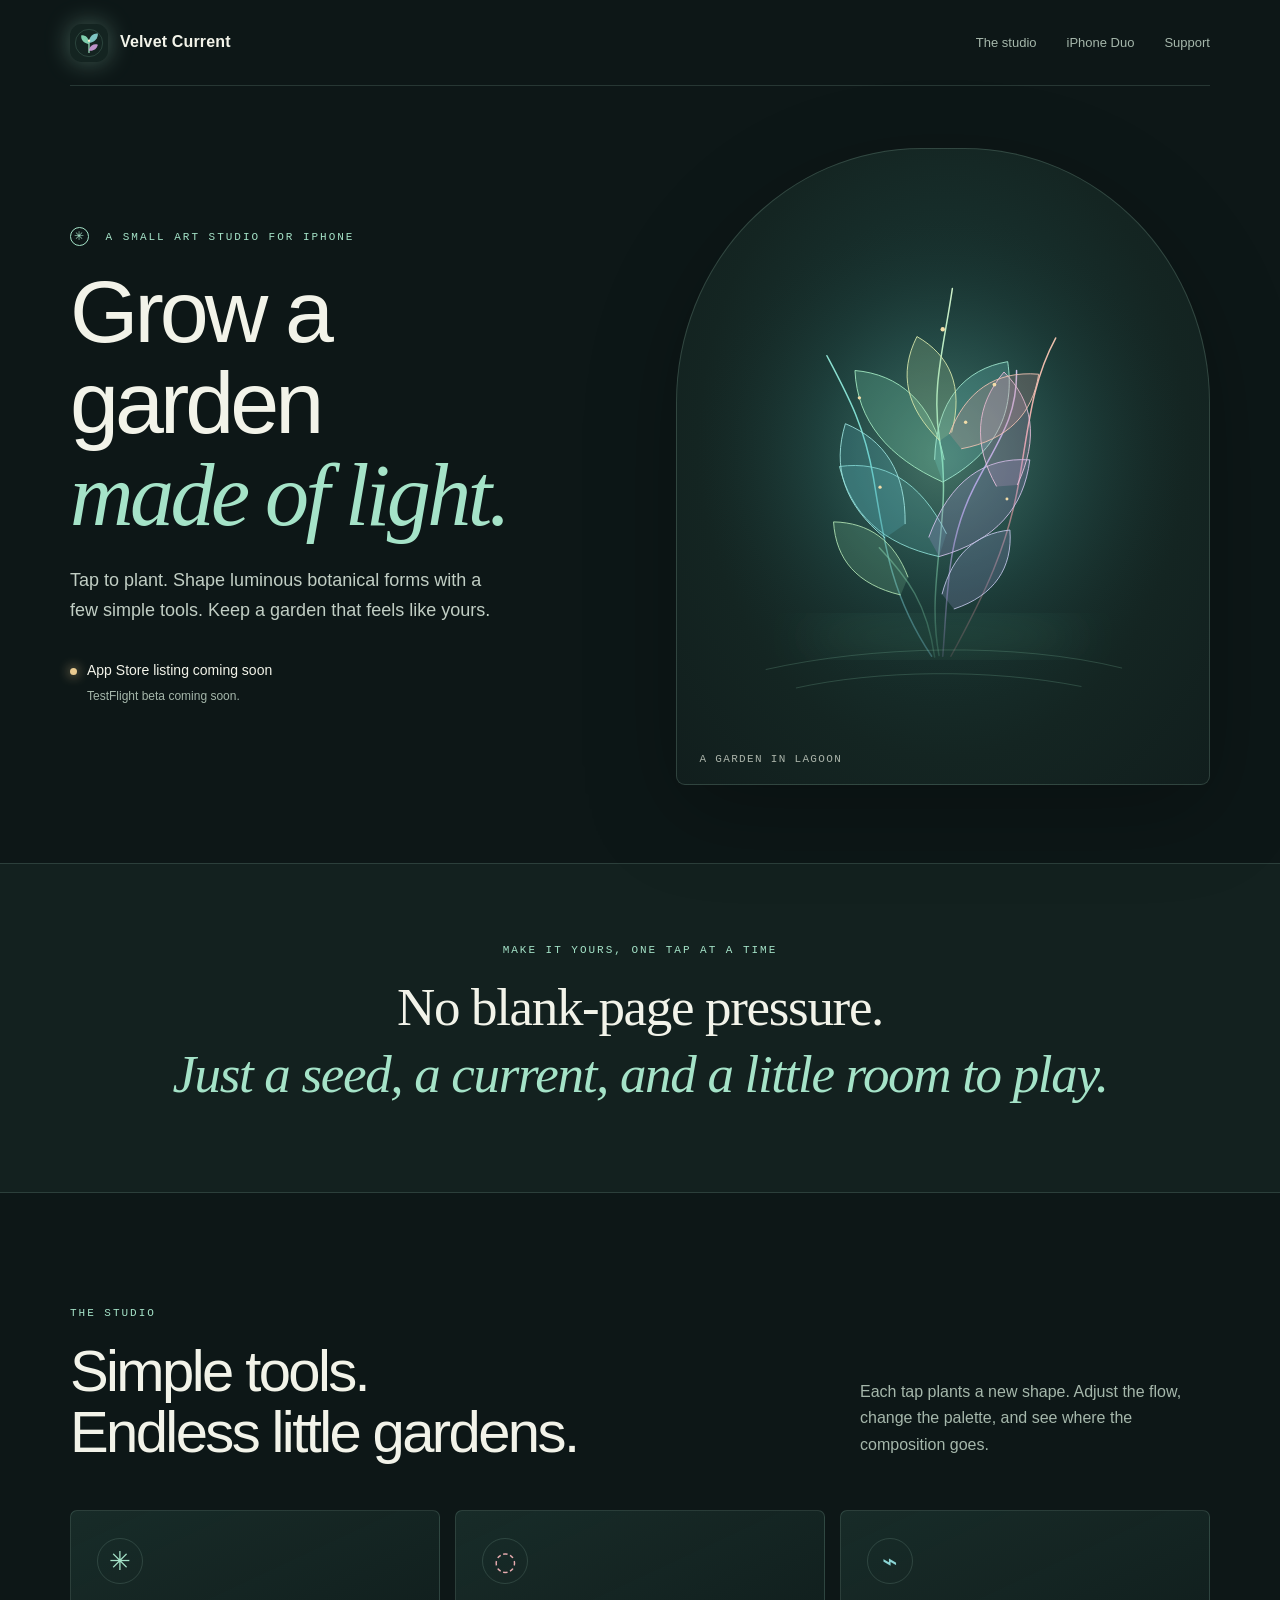
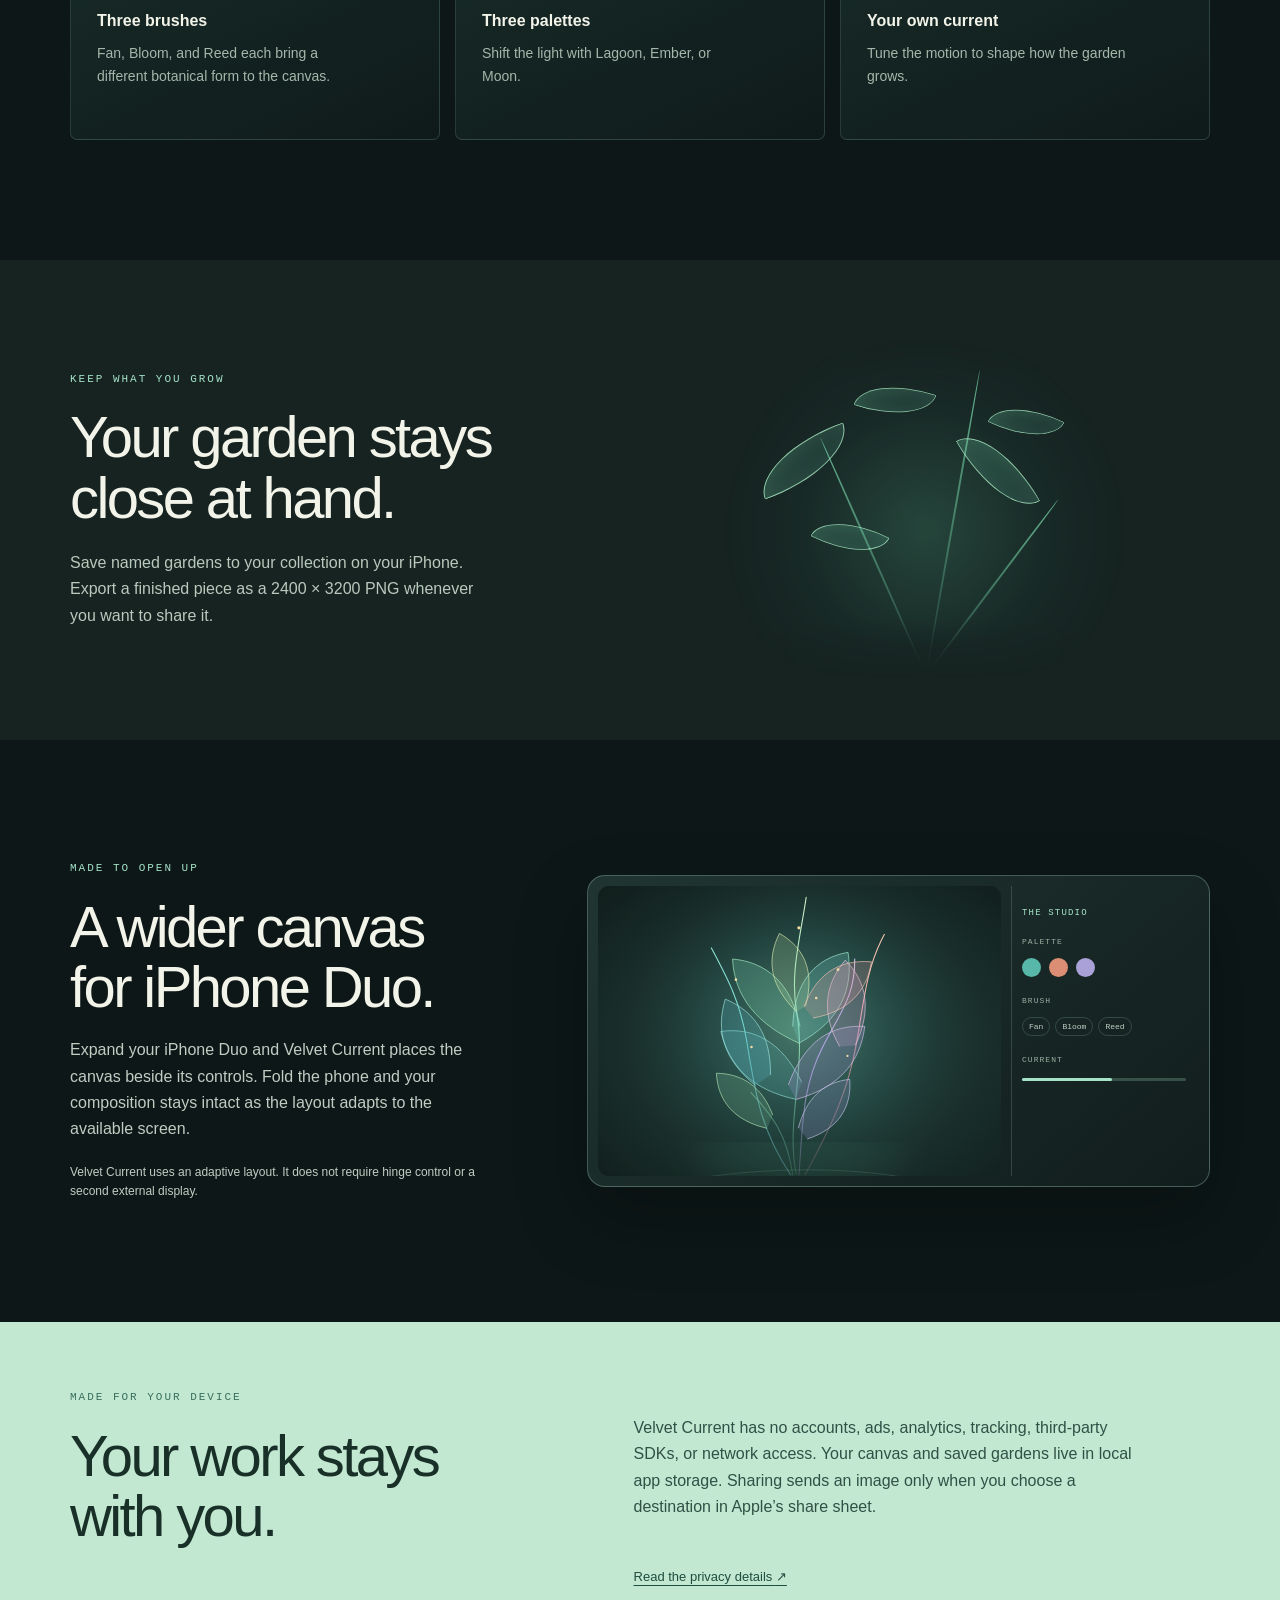
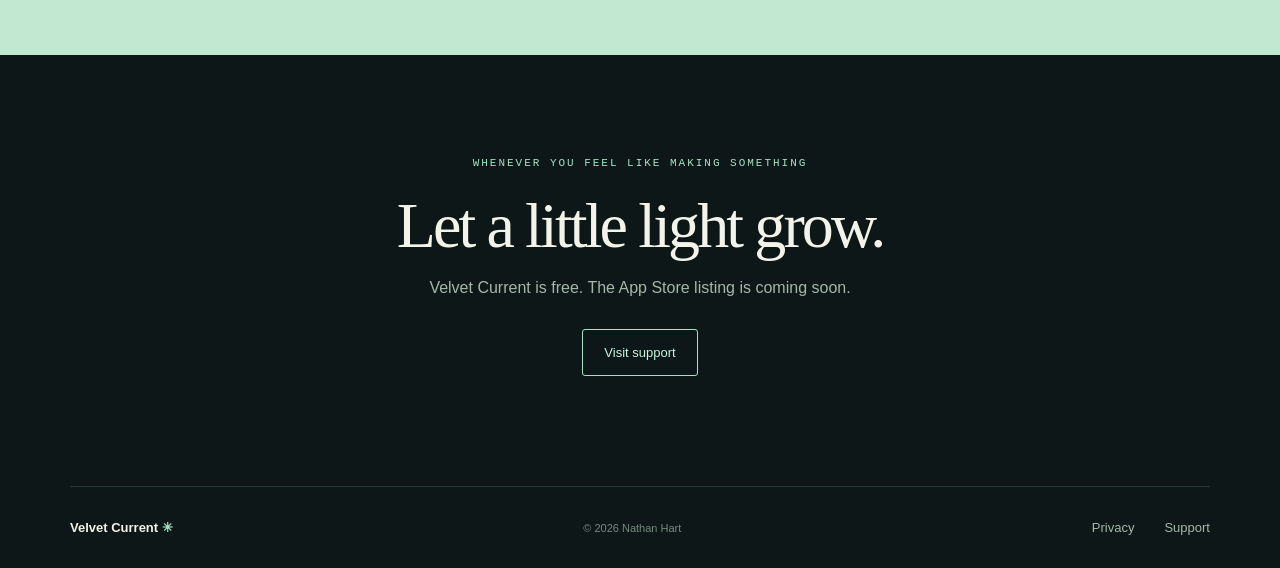
==== index.html @ 83b9593b "Create Velvet Current support site" ====
<!doctype html>
<html lang="en">
<head>
  <meta charset="utf-8">
  <meta name="viewport" content="width=device-width, initial-scale=1">
  <meta name="theme-color" content="#0d1717">
  <meta name="description" content="Velvet Current is a native iPhone art studio for growing luminous botanical artwork, saved on your device.">
  <title>Velvet Current — A garden made of light</title>
  <link rel="stylesheet" href="styles.css">
  <link rel="icon" href="assets/velvet-current.svg" type="image/svg+xml">
</head>
<body>
  <header class="site-header wrap">
    <a class="wordmark" href="./" aria-label="Velvet Current home"><img src="assets/velvet-current.svg" alt="" width="38" height="38"><span>Velvet Current</span></a>
    <nav aria-label="Main navigation">
      <a href="#studio">The studio</a>
      <a href="#duo">iPhone Duo</a>
      <a href="support.html">Support</a>
    </nav>
  </header>

  <main>
    <section class="hero wrap">
      <div class="hero-copy">
        <p class="eyebrow"><span class="status-mark" aria-hidden="true">✳</span> A small art studio for iPhone</p>
        <h1>Grow a garden<br><em>made of light.</em></h1>
        <p class="hero-deck">Tap to plant. Shape luminous botanical forms with a few simple tools. Keep a garden that feels like yours.</p>
        <p class="availability"><span class="status-dot" aria-hidden="true"></span> App Store listing coming soon</p>
        <p class="beta-note">TestFlight beta coming soon.</p>
      </div>
      <figure class="art-frame">
        <img src="assets/garden.svg" alt="Procedural botanical art in mint, blue, violet, and rose, growing from a softly glowing center." width="720" height="860">
        <figcaption>A garden in Lagoon</figcaption>
      </figure>
    </section>

    <section class="intro-band" id="studio">
      <div class="wrap intro-inner">
        <p class="eyebrow">Make it yours, one tap at a time</p>
        <p class="intro-line">No blank-page pressure.<br><span>Just a seed, a current, and a little room to play.</span></p>
      </div>
    </section>

    <section class="tools-section wrap">
      <div class="section-heading">
        <div><p class="eyebrow">The studio</p><h2>Simple tools.<br>Endless little gardens.</h2></div>
        <p class="section-note">Each tap plants a new shape. Adjust the flow, change the palette, and see where the composition goes.</p>
      </div>
      <div class="tool-grid">
        <article class="tool-card"><span class="tool-icon fan" aria-hidden="true">✳</span><h3>Three brushes</h3><p>Fan, Bloom, and Reed each bring a different botanical form to the canvas.</p></article>
        <article class="tool-card"><span class="tool-icon palette" aria-hidden="true">◌</span><h3>Three palettes</h3><p>Shift the light with Lagoon, Ember, or Moon.</p></article>
        <article class="tool-card"><span class="tool-icon current" aria-hidden="true">⌁</span><h3>Your own current</h3><p>Tune the motion to shape how the garden grows.</p></article>
      </div>
    </section>

    <section class="save-section">
      <div class="wrap save-inner">
        <div class="save-copy"><p class="eyebrow">Keep what you grow</p><h2>Your garden stays<br>close at hand.</h2><p>Save named gardens to your collection on your iPhone. Export a finished piece as a 2400 × 3200 PNG whenever you want to share it.</p></div>
        <div class="save-art" aria-hidden="true"><span class="halo"></span><span class="stem stem-one"></span><span class="stem stem-two"></span><span class="stem stem-three"></span><span class="leaf leaf-one"></span><span class="leaf leaf-two"></span><span class="leaf leaf-three"></span><span class="leaf leaf-four"></span><span class="leaf leaf-five"></span></div>
      </div>
    </section>

    <section class="duo-section wrap" id="duo">
      <div class="duo-copy"><p class="eyebrow">Made to open up</p><h2>A wider canvas<br>for iPhone Duo.</h2><p>Expand your iPhone Duo and Velvet Current places the canvas beside its controls. Fold the phone and your composition stays intact as the layout adapts to the available screen.</p><p class="small-note">Velvet Current uses an adaptive layout. It does not require hinge control or a second external display.</p></div>
      <div class="duo-card" aria-label="Illustration of a wide art canvas beside its controls">
        <div class="mini-canvas"><img src="assets/garden.svg" alt="" width="300" height="260"></div>
        <div class="mini-controls"><span class="control-title">THE STUDIO</span><span class="control-label">PALETTE</span><div class="swatches"><i></i><i></i><i></i></div><span class="control-label">BRUSH</span><div class="brushes"><b>Fan</b><b>Bloom</b><b>Reed</b></div><span class="control-label">CURRENT</span><span class="slider"><i></i></span></div>
      </div>
    </section>

    <section class="privacy-band">
      <div class="wrap privacy-inner">
        <div><p class="eyebrow">Made for your device</p><h2>Your work stays<br>with you.</h2></div>
        <p>Velvet Current has no accounts, ads, analytics, tracking, third-party SDKs, or network access. Your canvas and saved gardens live in local app storage. Sharing sends an image only when you choose a destination in Apple’s share sheet.</p>
        <a class="text-link" href="privacy.html">Read the privacy details <span aria-hidden="true">↗</span></a>
      </div>
    </section>

    <section class="closing wrap">
      <p class="eyebrow">Whenever you feel like making something</p>
      <h2>Let a little light grow.</h2>
      <p>Velvet Current is free. The App Store listing is coming soon.</p>
      <a class="button" href="support.html">Visit support</a>
    </section>
  </main>

  <footer class="site-footer wrap">
    <a class="footer-brand" href="./">Velvet Current <span>✳</span></a>
    <p>© 2026 Nathan Hart</p>
    <nav aria-label="Footer navigation"><a href="privacy.html">Privacy</a><a href="support.html">Support</a></nav>
  </footer>
</body>
</html>
---- styles.css ----
:root{color-scheme:dark;--ink:#0d1717;--panel:#12201f;--panel-soft:#182624;--mint:#a5e3c8;--mint-bright:#c7f5df;--paper:#f2f3e9;--muted:#a5b7ab;--line:rgba(199,245,223,.14);--rose:#e9acb0;--gold:#e9ca90;--blue:#8bd4d4}
*{box-sizing:border-box}
html{scroll-behavior:smooth}
body{margin:0;background:var(--ink);color:var(--paper);font:16px/1.65 'DM Sans',-apple-system,BlinkMacSystemFont,'Segoe UI',sans-serif}
a{color:var(--mint-bright);text-underline-offset:4px}
a:hover{color:#fff}
.wrap{width:min(1140px,calc(100% - 48px));margin-inline:auto}
.site-header{height:86px;display:flex;align-items:center;justify-content:space-between;border-bottom:1px solid var(--line)}
.wordmark{display:flex;align-items:center;gap:12px;color:var(--paper);font-weight:600;letter-spacing:.01em;text-decoration:none}
.wordmark img{filter:drop-shadow(0 0 12px rgba(165,227,200,.35))}
.site-header nav,.site-footer nav{display:flex;gap:30px}
.site-header nav a,.site-footer nav a{font-size:13px;color:var(--muted);text-decoration:none}
.site-header nav a:hover,.site-footer nav a:hover{color:var(--mint-bright)}
.hero{min-height:610px;display:grid;grid-template-columns:1.02fr .98fr;align-items:center;gap:4vw;padding-block:62px 78px}
.hero-copy{max-width:520px;padding-block:25px}
.eyebrow{font:500 11px/1.5 'DM Mono',monospace;letter-spacing:.18em;text-transform:uppercase;color:var(--mint);margin:0 0 20px}
.status-mark{display:inline-grid;place-items:center;width:19px;height:19px;border:1px solid var(--mint);border-radius:50%;margin-right:8px;font-size:12px}
h1,h2,h3,p{margin-top:0}
h1,h2{font-weight:500;letter-spacing:-.045em;line-height:1.04}
h1{font-size:clamp(48px,7.1vw,88px);margin:0 0 25px}
h1 em{font-family:'Playfair Display',Georgia,serif;font-weight:500;color:var(--mint);letter-spacing:-.04em}
.hero-deck{font-size:18px;color:#c1cec4;max-width:440px;line-height:1.65;margin-bottom:34px}
.availability{display:flex;align-items:center;gap:10px;color:var(--paper);font-size:14px;margin-bottom:4px}
.status-dot{display:inline-block;width:7px;height:7px;border-radius:50%;background:var(--gold);box-shadow:0 0 12px var(--gold)}
.beta-note{font-size:12px;color:var(--muted);padding-left:17px;margin:0}
.art-frame{position:relative;margin:0;min-height:440px;border-radius:46% 46% 9px 9px / 40% 40% 9px 9px;overflow:hidden;background:radial-gradient(ellipse at 50% 46%,#244642 0,#18322f 34%,#142522 65%,#111e1d 100%);border:1px solid rgba(195,243,218,.17);box-shadow:0 25px 90px rgba(0,0,0,.26)}
.art-frame img{display:block;width:100%;height:100%;min-height:500px;object-fit:cover}
.art-frame figcaption{position:absolute;bottom:19px;left:22px;font:11px 'DM Mono',monospace;color:rgba(241,247,234,.68);letter-spacing:.12em;text-transform:uppercase}
.intro-band{background:#13211f;border-block:1px solid var(--line)}
.intro-inner{padding-block:78px 85px;text-align:center}
.intro-inner .eyebrow{margin-bottom:16px}
.intro-line{margin:0;font:500 clamp(28px,4.8vw,53px)/1.25 'Playfair Display',Georgia,serif;letter-spacing:-.025em}
.intro-line span{color:var(--mint);font-style:italic}
.tools-section{padding-block:112px 120px}
.section-heading{display:flex;justify-content:space-between;gap:40px;align-items:end;margin-bottom:48px}
.section-heading h2,.save-copy h2,.duo-copy h2,.privacy-inner h2{font-size:clamp(38px,5vw,58px);margin:0}
.section-note{max-width:350px;color:var(--muted);margin:0 0 4px}
.tool-grid{display:grid;grid-template-columns:repeat(3,1fr);gap:15px}
.tool-card{min-height:230px;padding:27px 26px;border:1px solid var(--line);border-radius:7px;background:linear-gradient(155deg,rgba(27,49,45,.8),rgba(16,29,28,.65))}
.tool-icon{display:grid;place-items:center;width:46px;height:46px;border:1px solid var(--line);border-radius:50%;font:26px Georgia,serif;color:var(--mint);margin-bottom:24px}
.tool-icon.palette{color:var(--rose)}.tool-icon.current{color:var(--blue)}
.tool-card h3{font-size:16px;margin-bottom:8px;font-weight:600}
.tool-card p{font-size:14px;color:var(--muted);margin:0;max-width:260px}
.save-section{background:#162321;overflow:hidden}
.save-inner{min-height:400px;display:grid;grid-template-columns:1fr 1fr;align-items:center;padding-block:60px}
.save-copy{max-width:460px;padding-block:30px}
.save-copy p:not(.eyebrow){color:#bac9be;max-width:420px;margin:22px 0 0}
.save-art{height:360px;position:relative;overflow:hidden;mask-image:linear-gradient(to bottom,transparent 0%,#000 18%,#000 83%,transparent 100%)}
.halo{position:absolute;width:400px;height:400px;border-radius:50%;left:50%;top:10px;transform:translateX(-50%);background:radial-gradient(circle,rgba(102,212,170,.2),rgba(58,145,129,.06) 44%,transparent 70%);filter:blur(8px)}
.stem{position:absolute;width:2px;bottom:5px;left:50%;height:300px;transform-origin:bottom;background:linear-gradient(0deg,rgba(91,205,153,.05),rgba(130,233,185,.72));border-radius:50%}
.stem-one{transform:rotate(-24deg);height:260px}.stem-two{transform:rotate(10deg);height:310px}.stem-three{transform:rotate(37deg);height:220px}
.leaf{position:absolute;width:100px;height:46px;border:1px solid rgba(177,241,203,.78);border-radius:100% 0 100% 0;background:linear-gradient(135deg,rgba(119,222,176,.23),rgba(81,159,164,.07));box-shadow:inset 0 0 20px rgba(139,234,193,.1)}
.leaf-one{left:20%;top:118px;transform:rotate(-20deg)}.leaf-two{left:36%;top:57px;transform:rotate(18deg) scale(.76)}.leaf-three{left:54%;top:128px;transform:rotate(60deg) scale(.94)}.leaf-four{left:59%;top:79px;transform:rotate(25deg) scale(.7)}.leaf-five{left:28%;top:194px;transform:rotate(26deg) scale(.72)}
.duo-section{padding-block:120px;display:grid;grid-template-columns:.8fr 1.2fr;gap:8vw;align-items:center}
.duo-copy p:not(.eyebrow){color:#bfcdc3;margin:20px 0 0;max-width:440px}
.duo-copy .small-note{font-size:12px;color:#879990;margin-top:17px}
.duo-card{display:grid;grid-template-columns:1fr 190px;gap:8px;padding:10px;min-height:300px;border:1px solid rgba(193,241,215,.28);border-radius:18px;background:linear-gradient(140deg,#203532,#111d1c);box-shadow:0 30px 70px rgba(0,0,0,.26);position:relative}
.duo-card:after{content:"";position:absolute;top:10px;bottom:10px;right:197px;width:1px;background:rgba(220,243,229,.17)}
.mini-canvas{overflow:hidden;display:grid;place-items:center;border-radius:11px;background:radial-gradient(ellipse at 52% 53%,#284b45,#101d1b)}
.mini-canvas img{width:100%;height:100%;max-height:290px;object-fit:cover}
.mini-controls{padding:22px 13px;display:flex;flex-direction:column;gap:12px}
.control-title,.control-label{font:9px 'DM Mono',monospace;letter-spacing:.13em;color:var(--mint)}
.control-label{font-size:8px;color:#9aafa2;margin-top:7px}
.swatches{display:flex;gap:8px}.swatches i{width:19px;height:19px;border-radius:50%;background:#57b8a9}.swatches i:nth-child(2){background:#db8e73}.swatches i:nth-child(3){background:#aaa1d9}
.brushes{display:flex;gap:5px;flex-wrap:wrap}.brushes b{font:8px 'DM Mono',monospace;color:#c3d0c6;border:1px solid rgba(199,245,223,.17);border-radius:10px;padding:4px 6px}
.slider{display:block;height:3px;background:#385148;border-radius:4px;margin-top:2px}.slider i{display:block;width:55%;height:100%;background:var(--mint);border-radius:4px}
.privacy-band{background:#c2e8d2;color:#14201c}
.privacy-inner{padding-block:67px;display:grid;grid-template-columns:.8fr 1fr;column-gap:8vw;row-gap:20px;align-items:center}
.privacy-inner .eyebrow{color:#396e5b}.privacy-inner h2{color:#193029}
.privacy-inner>p{color:#315046;max-width:500px;margin:0}
.privacy-inner .text-link{grid-column:2;color:#204d3e;font-size:13px}
.closing{text-align:center;padding-block:100px 110px}
.closing h2{font:500 clamp(38px,5.5vw,64px)/1.08 'Playfair Display',Georgia,serif;margin-bottom:15px}
.closing>p:not(.eyebrow){color:var(--muted);margin-bottom:27px}
.button{display:inline-block;padding:12px 21px;border:1px solid var(--mint);border-radius:3px;color:var(--mint-bright);text-decoration:none;font-size:13px;transition:background .2s,color .2s}
.button:hover{background:var(--mint);color:var(--ink)}
.site-footer{min-height:82px;border-top:1px solid var(--line);display:flex;align-items:center;justify-content:space-between;gap:20px}
.footer-brand{font-size:13px;color:var(--paper);font-weight:600;text-decoration:none}.footer-brand span{color:var(--mint)}
.site-footer p{font-size:11px;color:#778981;margin:0}
.legal-page{max-width:760px;padding-block:95px 120px}
.legal-page h1{font-size:clamp(52px,8vw,78px);margin:0 0 9px}
.updated{font:11px 'DM Mono',monospace;color:#82958a;margin-bottom:36px}
.legal-lead{font:500 23px/1.5 'Playfair Display',Georgia,serif;color:var(--mint);max-width:690px;margin-bottom:60px}
.legal-page section{padding-block:25px;border-top:1px solid var(--line)}
.legal-page section h2{font-size:19px;letter-spacing:-.02em;margin:0 0 11px}
.legal-page section p,.legal-page li{color:#b9c7bd;font-size:15px}
.legal-page section p:last-child{margin-bottom:0}
.legal-page ul{padding-left:20px;margin:12px 0 0}
.legal-page li{padding-left:5px;margin:8px 0}
.legal-page strong{color:var(--paper);font-weight:600}
.back-link{display:inline-block;margin-top:38px;font-size:13px}
.support-page{min-height:75vh}
@media(max-width:800px){.wrap{width:min(100% - 36px,650px)}.hero{grid-template-columns:1fr;gap:28px;padding-block:52px 60px}.hero-copy{padding:0}.art-frame{min-height:360px}.art-frame img{min-height:400px;max-height:560px}.section-heading{display:block}.section-note{margin-top:20px}.tools-section{padding-block:82px}.tool-grid{grid-template-columns:1fr}.tool-card{min-height:0}.save-inner{grid-template-columns:1fr;padding-block:58px 15px}.save-art{height:290px}.duo-section{grid-template-columns:1fr;gap:40px;padding-block:84px}.duo-card{min-height:250px;grid-template-columns:1fr 170px}.duo-card:after{right:177px}.privacy-inner{grid-template-columns:1fr;gap:22px;padding-block:55px}.privacy-inner .text-link{grid-column:1}.site-footer{padding-block:20px;flex-wrap:wrap}.site-footer nav{gap:18px}}
@media(max-width:520px){body{font-size:15px}.wrap{width:calc(100% - 32px)}.site-header{height:72px}.site-header nav{gap:16px}.site-header nav a{font-size:11px}.wordmark{font-size:13px;gap:8px}.wordmark img{width:32px;height:32px}.hero{padding-block:44px 49px}.hero-deck{font-size:16px}.art-frame{min-height:315px}.art-frame img{min-height:360px}.intro-inner{padding-block:58px 62px}.tool-grid{gap:10px}.tool-card{padding:22px}.save-copy h2,.duo-copy h2,.privacy-inner h2,.section-heading h2{font-size:40px}.duo-card{grid-template-columns:1fr 128px;min-height:220px;padding:7px;gap:5px;border-radius:13px}.duo-card:after{right:135px;top:7px;bottom:7px}.mini-controls{padding:16px 6px;gap:8px}.control-title{font-size:8px}.control-label{font-size:7px}.brushes{gap:3px}.brushes b{font-size:7px;padding:3px 4px}.swatches i{width:15px;height:15px}.legal-page{padding-block:66px 85px}.legal-lead{font-size:20px;margin-bottom:42px}.site-footer{justify-content:space-between}.site-footer p{order:3;width:100%}}
@media(prefers-reduced-motion:reduce){html{scroll-behavior:auto}}
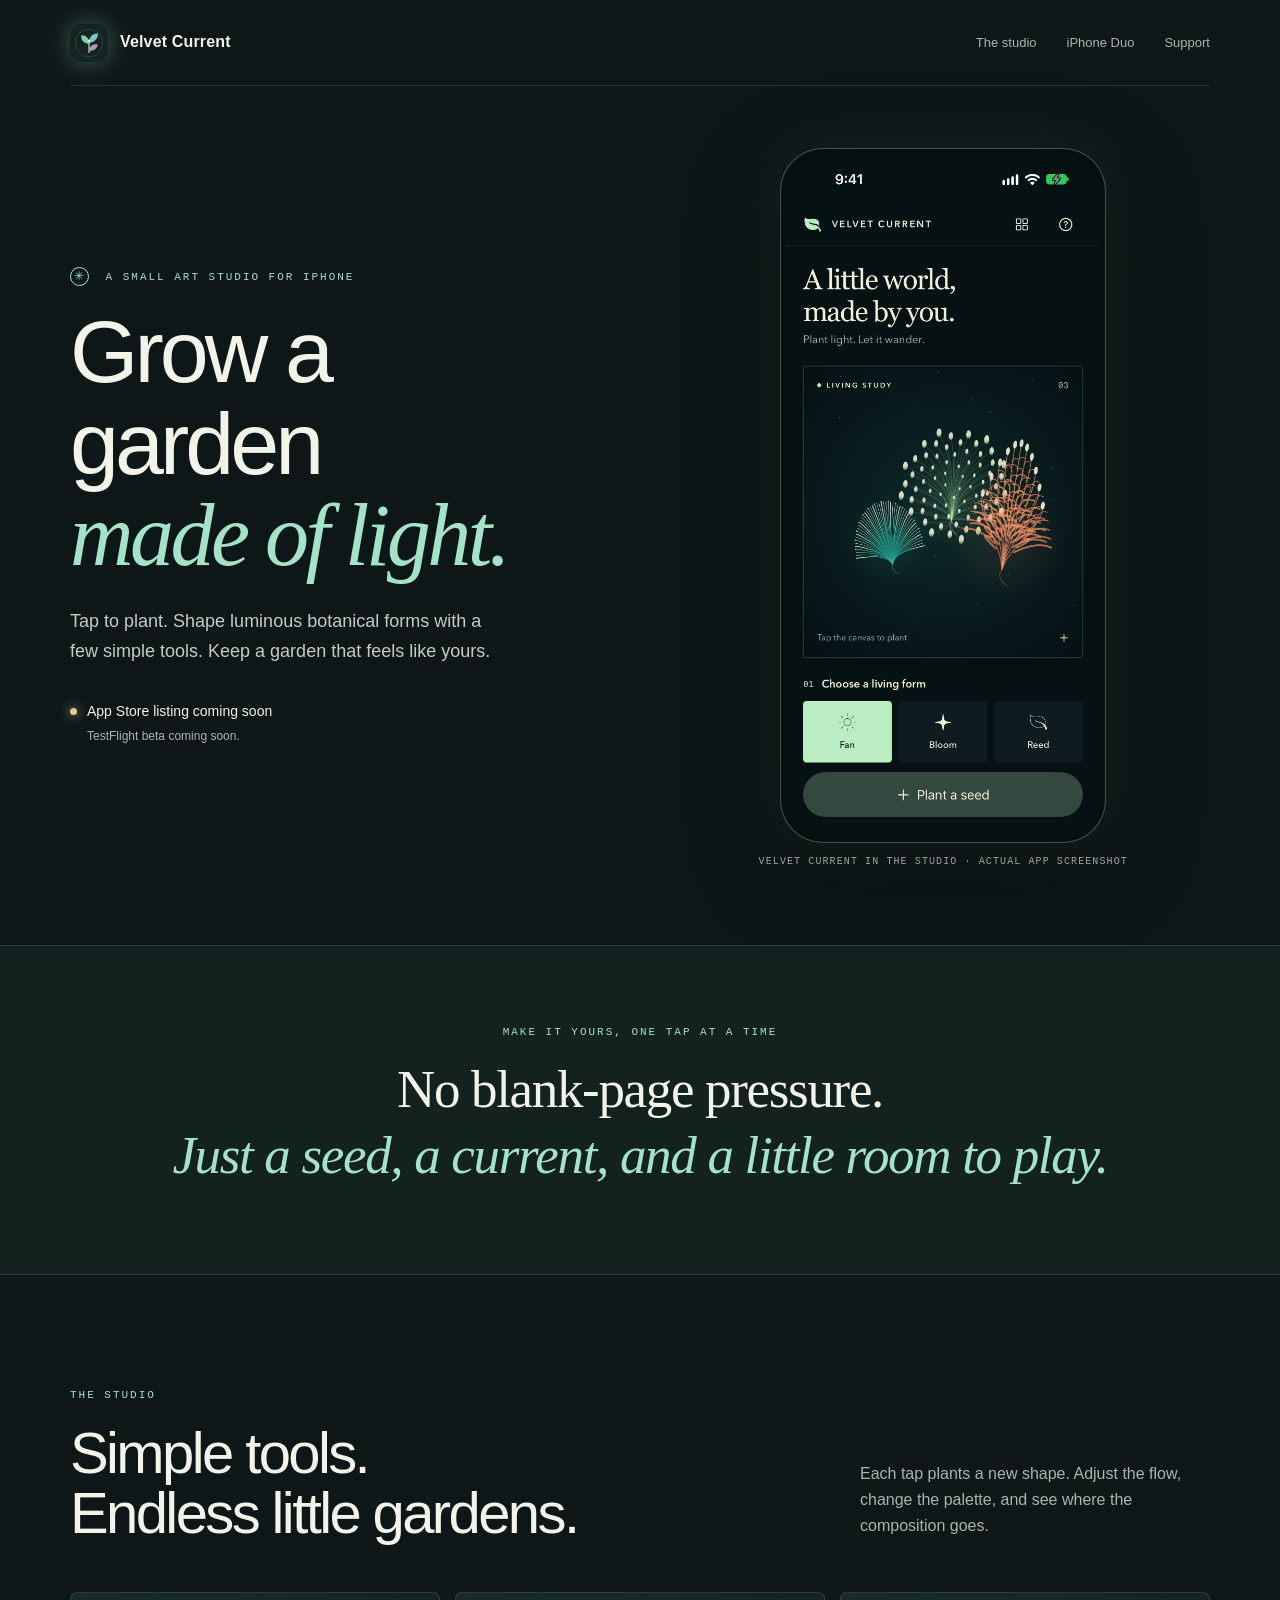
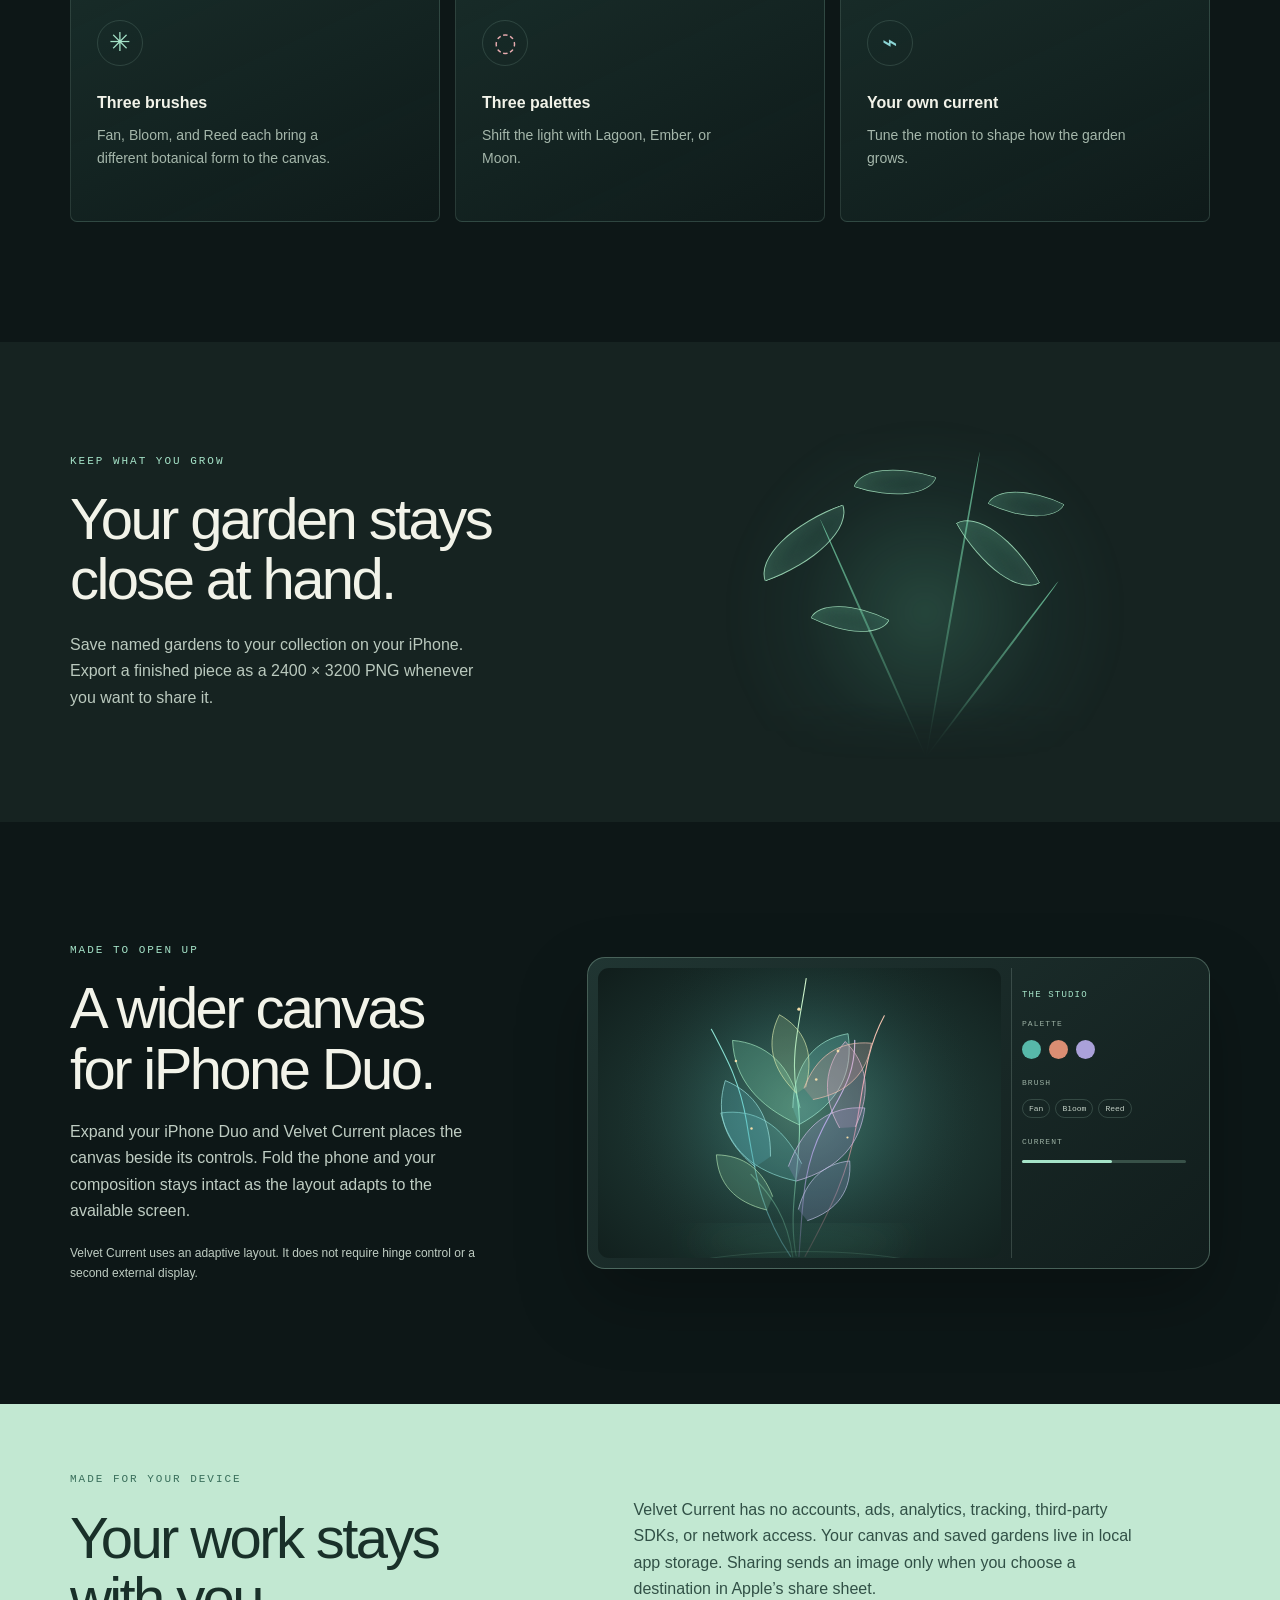
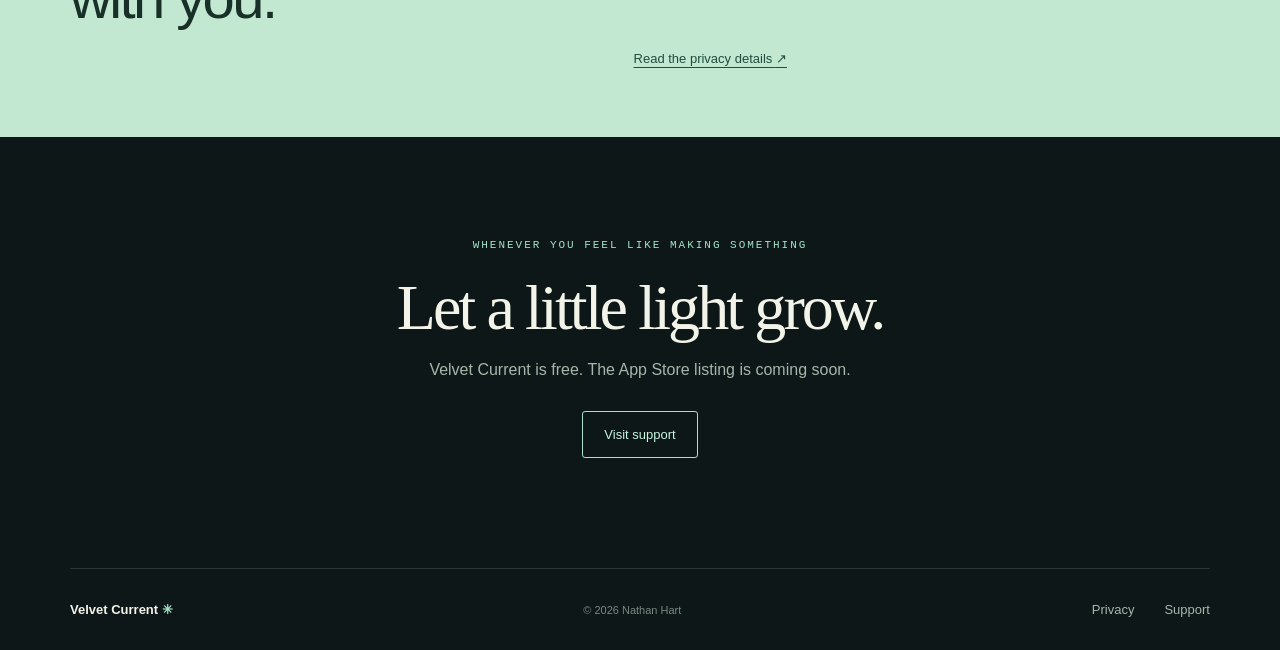
==== commit e88e6215: "Show the real studio screenshot on the homepage" ====
--- a/index.html
+++ b/index.html
@@ -28,9 +28,11 @@
         <p class="availability"><span class="status-dot" aria-hidden="true"></span> App Store listing coming soon</p>
         <p class="beta-note">TestFlight beta coming soon.</p>
       </div>
-      <figure class="art-frame">
-        <img src="assets/garden.svg" alt="Procedural botanical art in mint, blue, violet, and rose, growing from a softly glowing center." width="720" height="860">
-        <figcaption>A garden in Lagoon</figcaption>
+      <figure class="phone-preview">
+        <div class="phone-shell">
+          <img src="assets/velvet-current-studio-lagoon.png" alt="Velvet Current running on iPhone, with a Lagoon garden on the canvas and Fan, Bloom, and Reed brush choices below." width="1206" height="2622" fetchpriority="high">
+        </div>
+        <figcaption>Velvet Current in the studio · actual app screenshot</figcaption>
       </figure>
     </section>
 
--- a/styles.css
+++ b/styles.css
@@ -23,9 +23,10 @@
 .availability{display:flex;align-items:center;gap:10px;color:var(--paper);font-size:14px;margin-bottom:4px}
 .status-dot{display:inline-block;width:7px;height:7px;border-radius:50%;background:var(--gold);box-shadow:0 0 12px var(--gold)}
 .beta-note{font-size:12px;color:var(--muted);padding-left:17px;margin:0}
-.art-frame{position:relative;margin:0;min-height:440px;border-radius:46% 46% 9px 9px / 40% 40% 9px 9px;overflow:hidden;background:radial-gradient(ellipse at 50% 46%,#244642 0,#18322f 34%,#142522 65%,#111e1d 100%);border:1px solid rgba(195,243,218,.17);box-shadow:0 25px 90px rgba(0,0,0,.26)}
-.art-frame img{display:block;width:100%;height:100%;min-height:500px;object-fit:cover}
-.art-frame figcaption{position:absolute;bottom:19px;left:22px;font:11px 'DM Mono',monospace;color:rgba(241,247,234,.68);letter-spacing:.12em;text-transform:uppercase}
+.phone-preview{margin:0 auto;display:flex;flex-direction:column;align-items:center;gap:13px}
+.phone-shell{width:min(100%,326px);padding:5px;border:1px solid rgba(196,244,218,.3);border-radius:43px;background:#080e0f;box-shadow:0 25px 90px rgba(0,0,0,.35),0 0 55px rgba(95,184,149,.1);overflow:hidden}
+.phone-shell img{display:block;width:100%;height:auto;border-radius:37px}
+.phone-preview figcaption{font:10px 'DM Mono',monospace;color:rgba(241,247,234,.64);letter-spacing:.11em;text-transform:uppercase;text-align:center}
 .intro-band{background:#13211f;border-block:1px solid var(--line)}
 .intro-inner{padding-block:78px 85px;text-align:center}
 .intro-inner .eyebrow{margin-bottom:16px}
@@ -90,6 +91,6 @@
 .legal-page strong{color:var(--paper);font-weight:600}
 .back-link{display:inline-block;margin-top:38px;font-size:13px}
 .support-page{min-height:75vh}
-@media(max-width:800px){.wrap{width:min(100% - 36px,650px)}.hero{grid-template-columns:1fr;gap:28px;padding-block:52px 60px}.hero-copy{padding:0}.art-frame{min-height:360px}.art-frame img{min-height:400px;max-height:560px}.section-heading{display:block}.section-note{margin-top:20px}.tools-section{padding-block:82px}.tool-grid{grid-template-columns:1fr}.tool-card{min-height:0}.save-inner{grid-template-columns:1fr;padding-block:58px 15px}.save-art{height:290px}.duo-section{grid-template-columns:1fr;gap:40px;padding-block:84px}.duo-card{min-height:250px;grid-template-columns:1fr 170px}.duo-card:after{right:177px}.privacy-inner{grid-template-columns:1fr;gap:22px;padding-block:55px}.privacy-inner .text-link{grid-column:1}.site-footer{padding-block:20px;flex-wrap:wrap}.site-footer nav{gap:18px}}
-@media(max-width:520px){body{font-size:15px}.wrap{width:calc(100% - 32px)}.site-header{height:72px}.site-header nav{gap:16px}.site-header nav a{font-size:11px}.wordmark{font-size:13px;gap:8px}.wordmark img{width:32px;height:32px}.hero{padding-block:44px 49px}.hero-deck{font-size:16px}.art-frame{min-height:315px}.art-frame img{min-height:360px}.intro-inner{padding-block:58px 62px}.tool-grid{gap:10px}.tool-card{padding:22px}.save-copy h2,.duo-copy h2,.privacy-inner h2,.section-heading h2{font-size:40px}.duo-card{grid-template-columns:1fr 128px;min-height:220px;padding:7px;gap:5px;border-radius:13px}.duo-card:after{right:135px;top:7px;bottom:7px}.mini-controls{padding:16px 6px;gap:8px}.control-title{font-size:8px}.control-label{font-size:7px}.brushes{gap:3px}.brushes b{font-size:7px;padding:3px 4px}.swatches i{width:15px;height:15px}.legal-page{padding-block:66px 85px}.legal-lead{font-size:20px;margin-bottom:42px}.site-footer{justify-content:space-between}.site-footer p{order:3;width:100%}}
+@media(max-width:800px){.wrap{width:min(100% - 36px,650px)}.hero{grid-template-columns:1fr;gap:28px;padding-block:52px 60px}.hero-copy{padding:0}.section-heading{display:block}.section-note{margin-top:20px}.tools-section{padding-block:82px}.tool-grid{grid-template-columns:1fr}.tool-card{min-height:0}.save-inner{grid-template-columns:1fr;padding-block:58px 15px}.save-art{height:290px}.duo-section{grid-template-columns:1fr;gap:40px;padding-block:84px}.duo-card{min-height:250px;grid-template-columns:1fr 170px}.duo-card:after{right:177px}.privacy-inner{grid-template-columns:1fr;gap:22px;padding-block:55px}.privacy-inner .text-link{grid-column:1}.site-footer{padding-block:20px;flex-wrap:wrap}.site-footer nav{gap:18px}}
+@media(max-width:520px){body{font-size:15px}.wrap{width:calc(100% - 32px)}.site-header{height:72px}.site-header nav{gap:16px}.site-header nav a{font-size:11px}.wordmark{font-size:13px;gap:8px}.wordmark img{width:32px;height:32px}.hero{padding-block:44px 49px}.hero-deck{font-size:16px}.phone-shell{width:min(100%,290px);border-radius:36px}.phone-shell img{border-radius:31px}.intro-inner{padding-block:58px 62px}.tool-grid{gap:10px}.tool-card{padding:22px}.save-copy h2,.duo-copy h2,.privacy-inner h2,.section-heading h2{font-size:40px}.duo-card{grid-template-columns:1fr 128px;min-height:220px;padding:7px;gap:5px;border-radius:13px}.duo-card:after{right:135px;top:7px;bottom:7px}.mini-controls{padding:16px 6px;gap:8px}.control-title{font-size:8px}.control-label{font-size:7px}.brushes{gap:3px}.brushes b{font-size:7px;padding:3px 4px}.swatches i{width:15px;height:15px}.legal-page{padding-block:66px 85px}.legal-lead{font-size:20px;margin-bottom:42px}.site-footer{justify-content:space-between}.site-footer p{order:3;width:100%}}
 @media(prefers-reduced-motion:reduce){html{scroll-behavior:auto}}
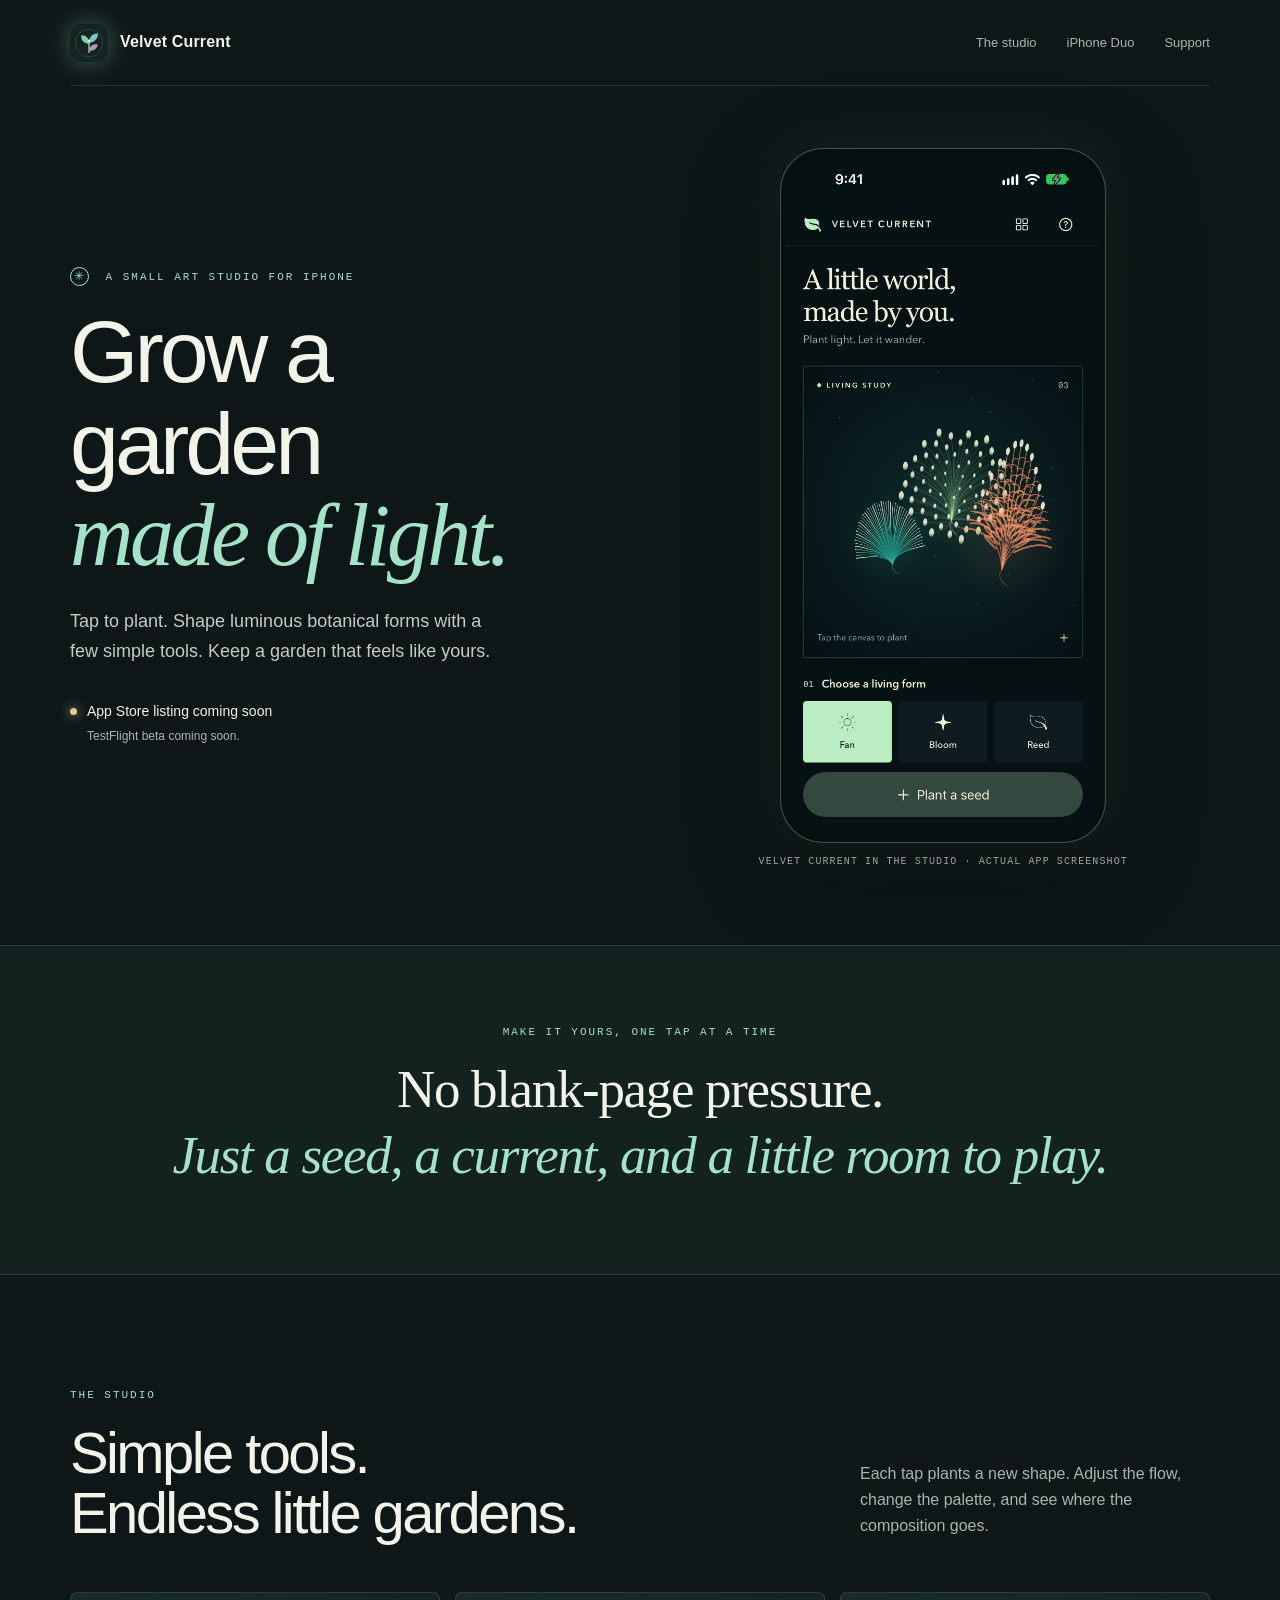
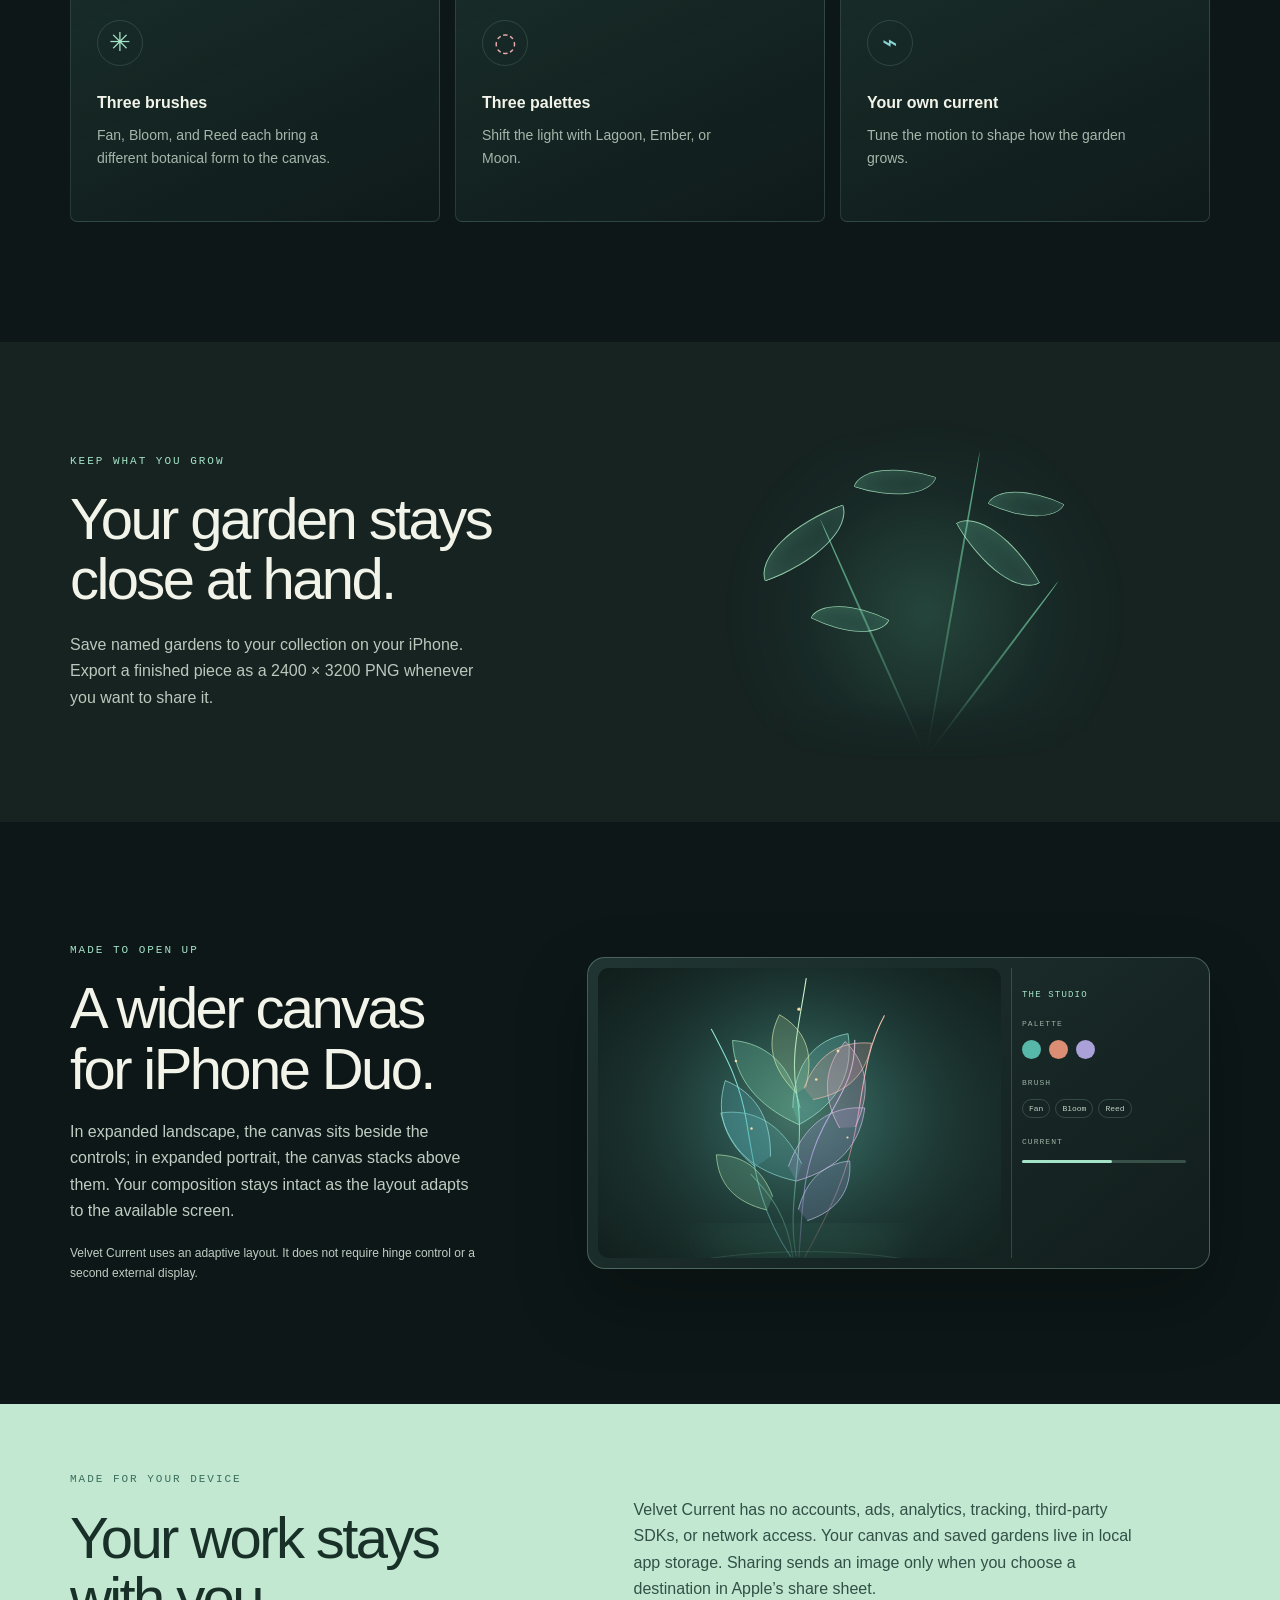
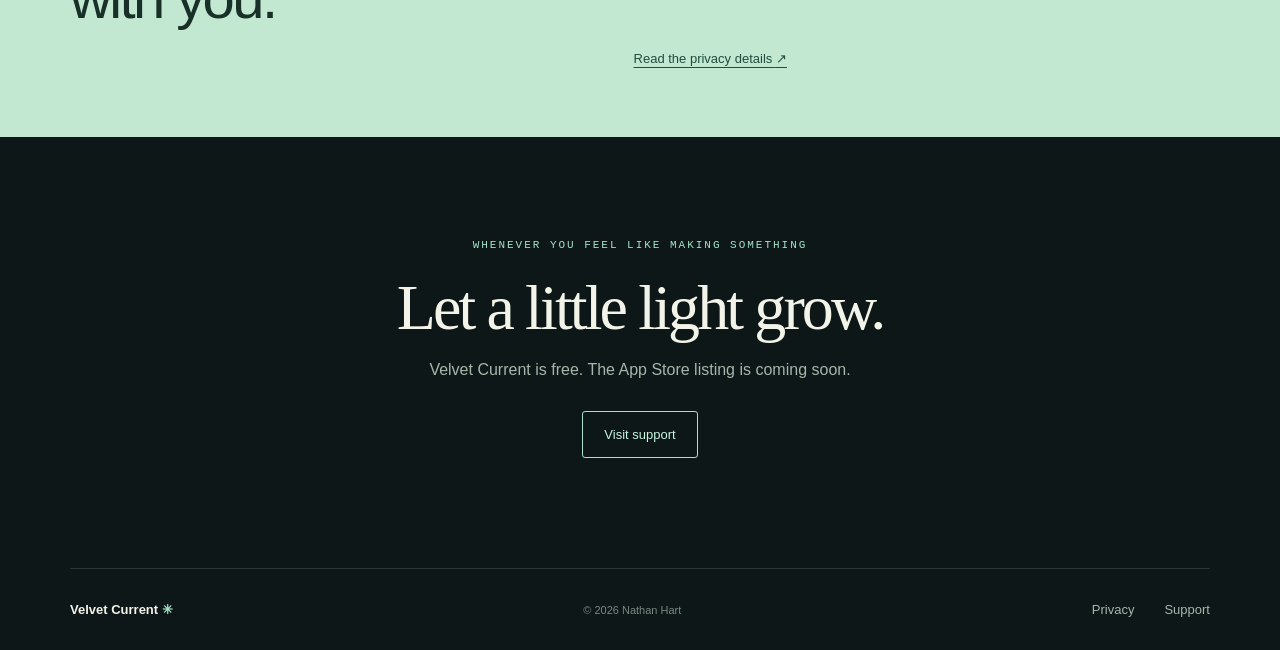
==== commit 58bf5bbb: "Clarify the iPhone Duo landscape layout" ====
--- a/index.html
+++ b/index.html
@@ -63,7 +63,7 @@
     </section>
 
     <section class="duo-section wrap" id="duo">
-      <div class="duo-copy"><p class="eyebrow">Made to open up</p><h2>A wider canvas<br>for iPhone Duo.</h2><p>Expand your iPhone Duo and Velvet Current places the canvas beside its controls. Fold the phone and your composition stays intact as the layout adapts to the available screen.</p><p class="small-note">Velvet Current uses an adaptive layout. It does not require hinge control or a second external display.</p></div>
+      <div class="duo-copy"><p class="eyebrow">Made to open up</p><h2>A wider canvas<br>for iPhone Duo.</h2><p>In expanded landscape, the canvas sits beside the controls; in expanded portrait, the canvas stacks above them. Your composition stays intact as the layout adapts to the available screen.</p><p class="small-note">Velvet Current uses an adaptive layout. It does not require hinge control or a second external display.</p></div>
       <div class="duo-card" aria-label="Illustration of a wide art canvas beside its controls">
         <div class="mini-canvas"><img src="assets/garden.svg" alt="" width="300" height="260"></div>
         <div class="mini-controls"><span class="control-title">THE STUDIO</span><span class="control-label">PALETTE</span><div class="swatches"><i></i><i></i><i></i></div><span class="control-label">BRUSH</span><div class="brushes"><b>Fan</b><b>Bloom</b><b>Reed</b></div><span class="control-label">CURRENT</span><span class="slider"><i></i></span></div>
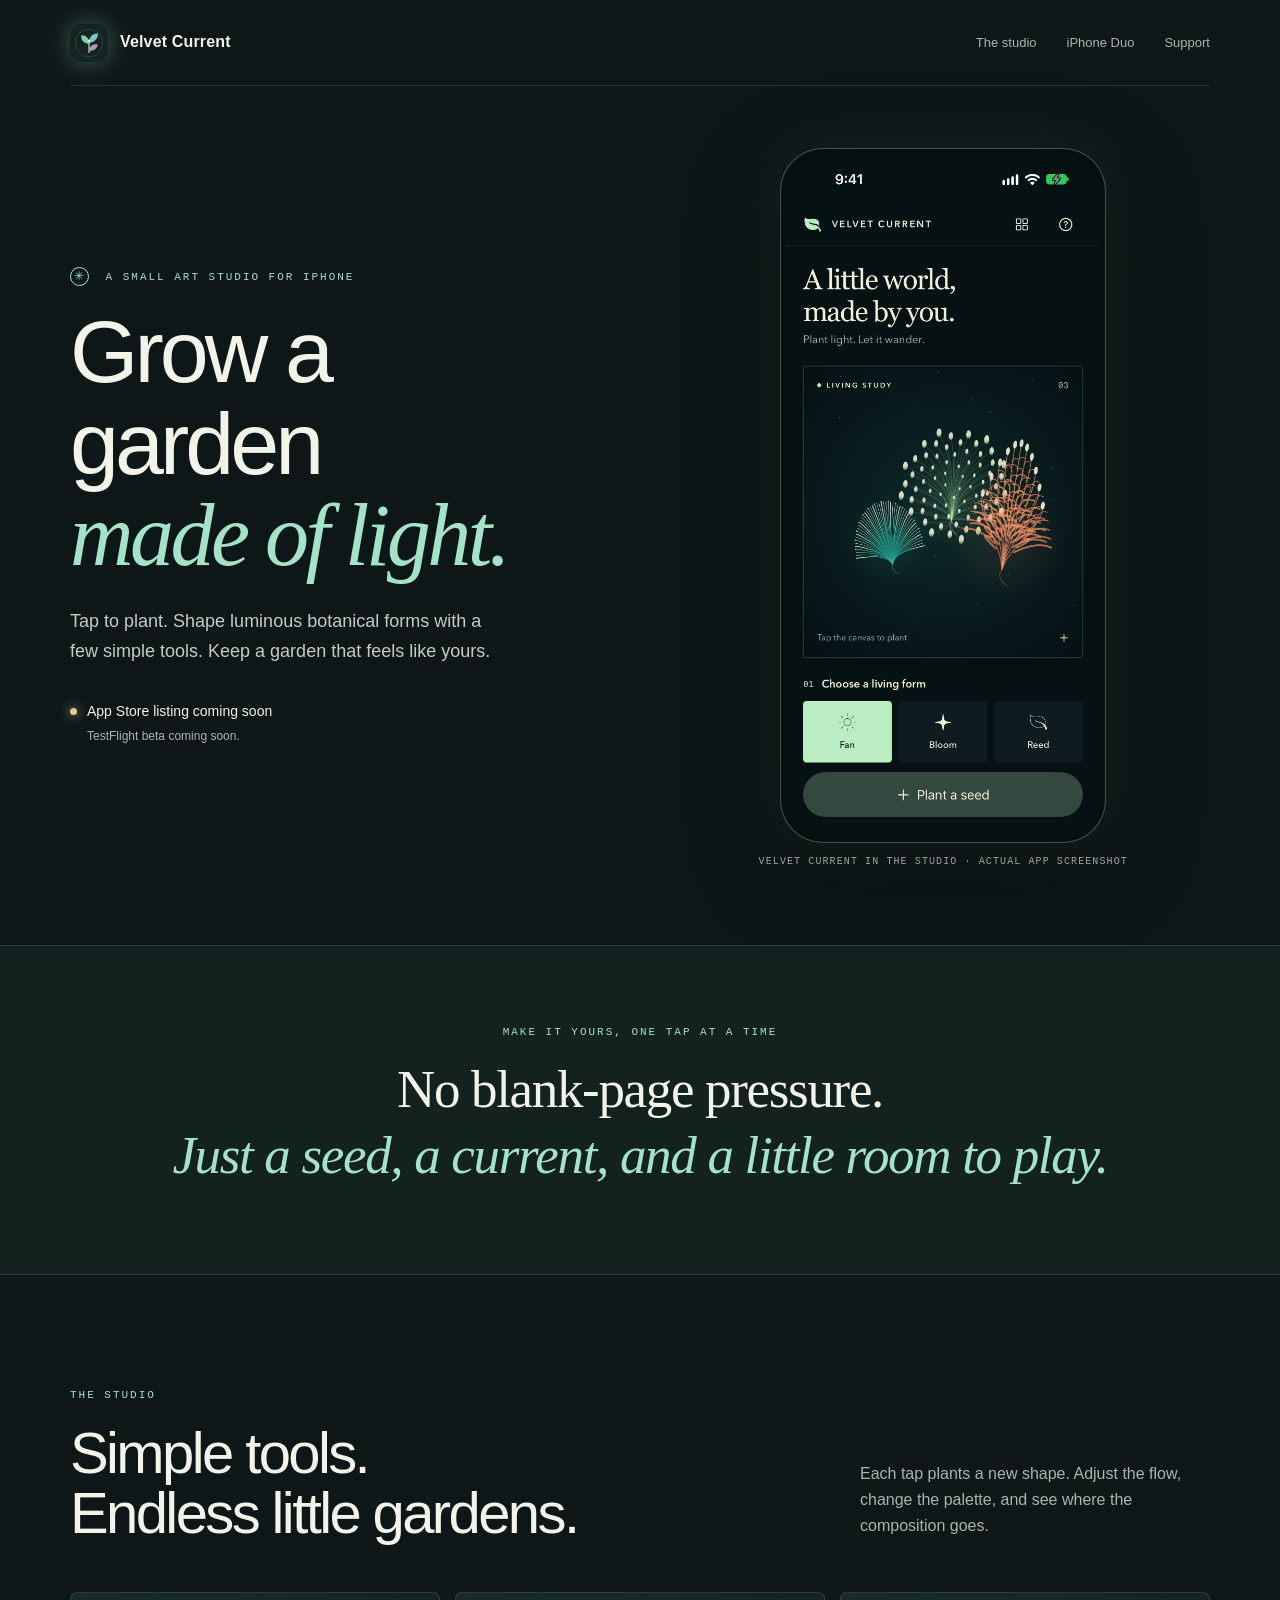
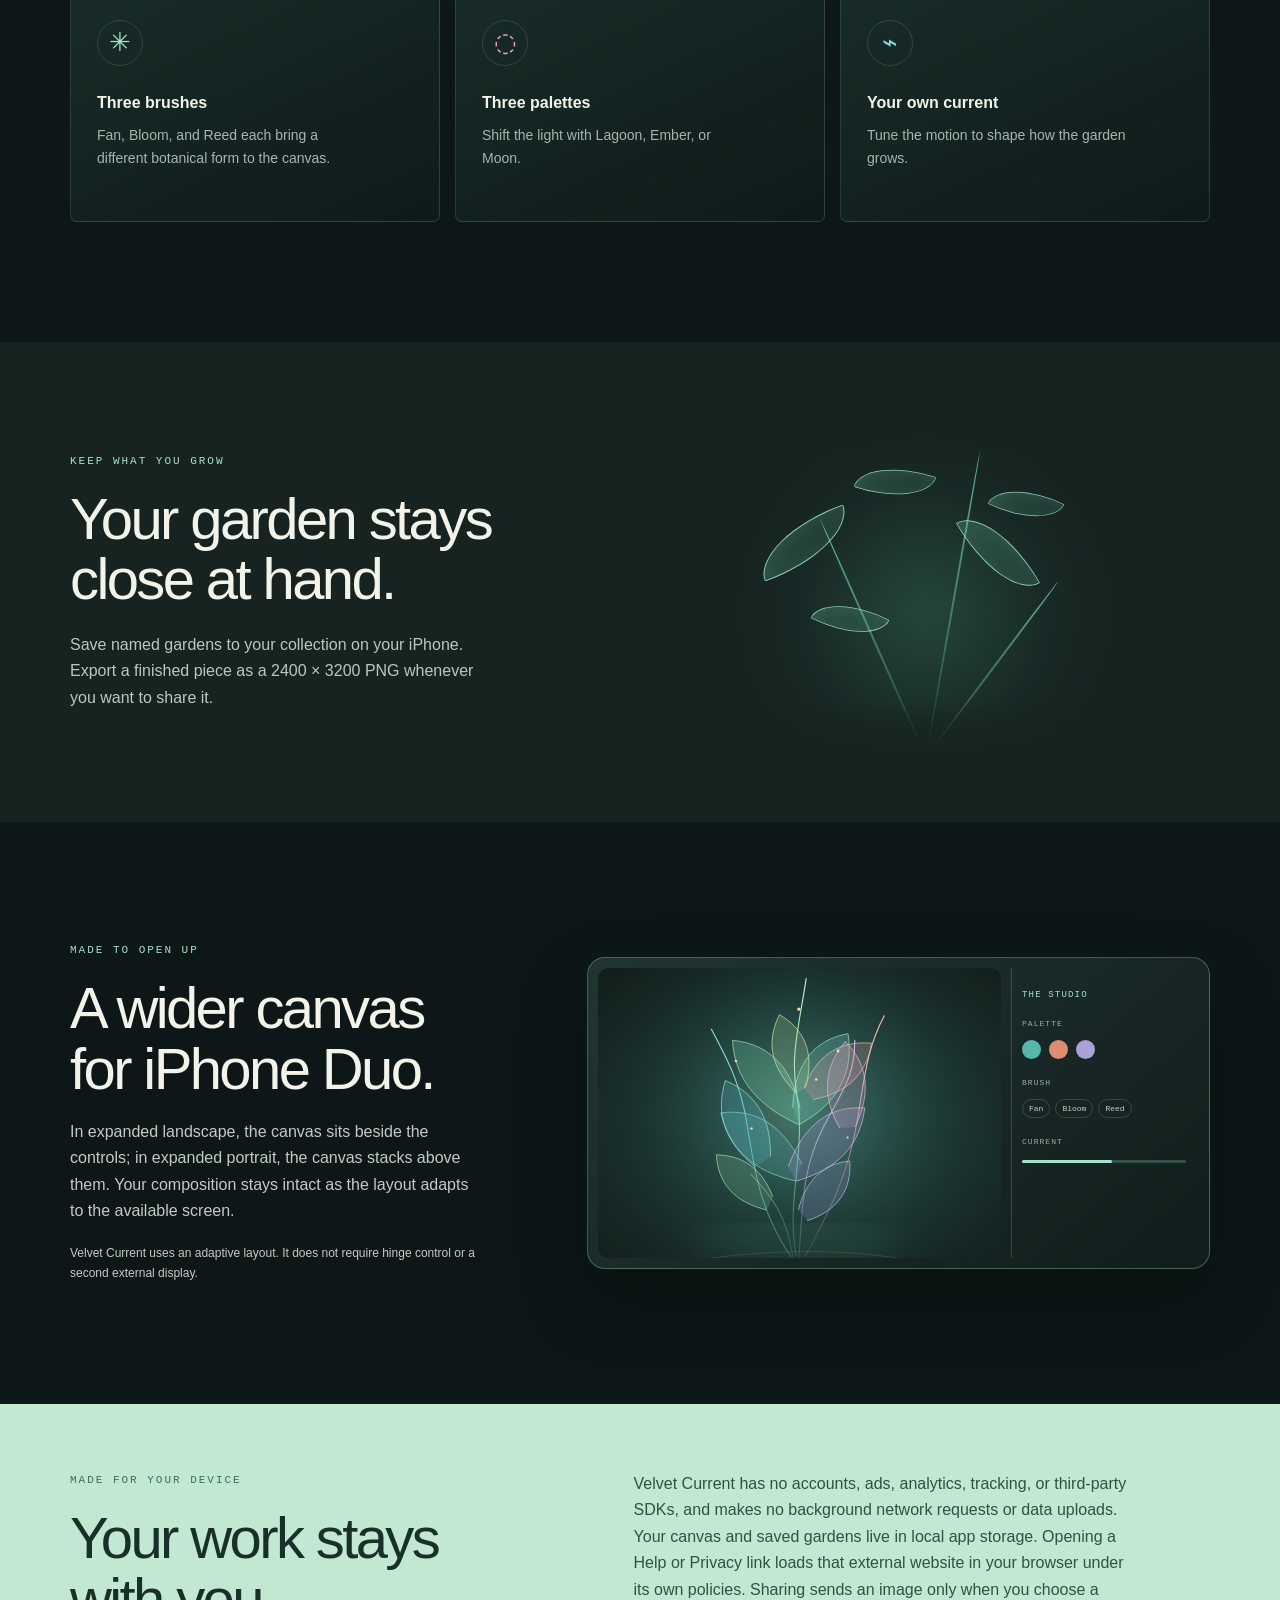
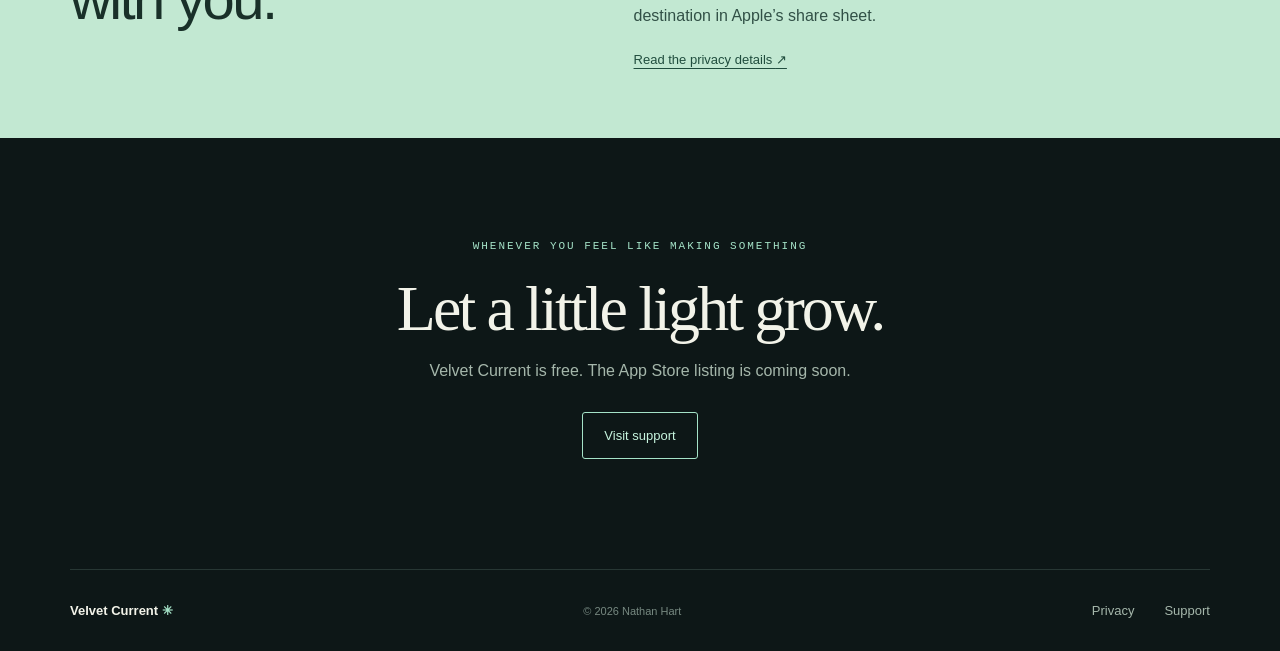
==== commit 10d74e05: "Clarify app and website privacy behavior" ====
--- a/index.html
+++ b/index.html
@@ -73,7 +73,7 @@
     <section class="privacy-band">
       <div class="wrap privacy-inner">
         <div><p class="eyebrow">Made for your device</p><h2>Your work stays<br>with you.</h2></div>
-        <p>Velvet Current has no accounts, ads, analytics, tracking, third-party SDKs, or network access. Your canvas and saved gardens live in local app storage. Sharing sends an image only when you choose a destination in Apple’s share sheet.</p>
+        <p>Velvet Current has no accounts, ads, analytics, tracking, or third-party SDKs, and makes no background network requests or data uploads. Your canvas and saved gardens live in local app storage. Opening a Help or Privacy link loads that external website in your browser under its own policies. Sharing sends an image only when you choose a destination in Apple’s share sheet.</p>
         <a class="text-link" href="privacy.html">Read the privacy details <span aria-hidden="true">↗</span></a>
       </div>
     </section>
